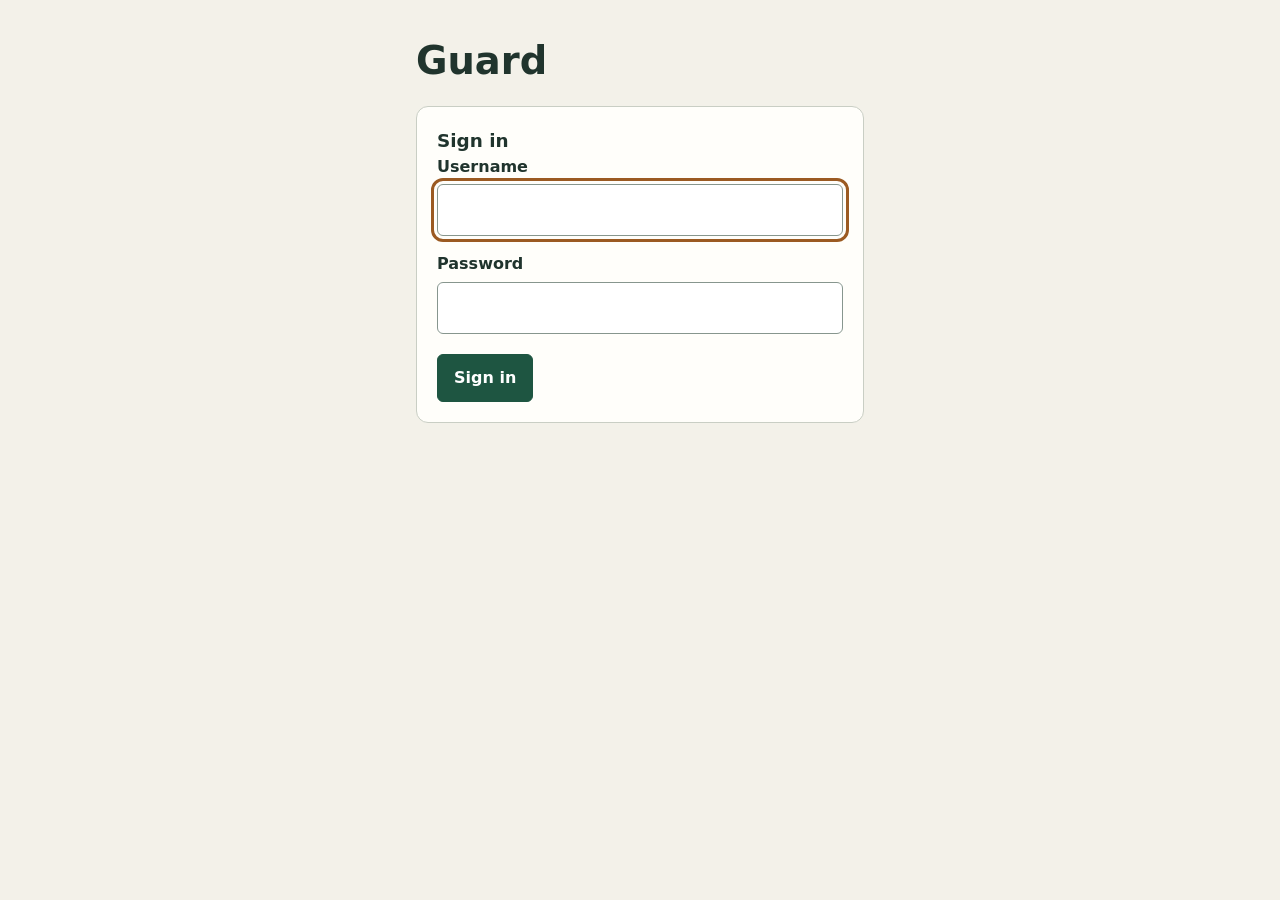
==== frontend/guard/index.html @ ff9d5965 "Split into backend/ and frontend/, add guard login, sensor simulator and static hosting Co-Authored-" ====
<!doctype html>
<html lang="en">
<head>
  <meta charset="utf-8">
  <meta name="viewport" content="width=device-width, initial-scale=1">
  <meta name="color-scheme" content="light">
  <title>Guard</title>
  <link rel="stylesheet" href="../shared/style.css">
  <style>
    [hidden] { display: none !important; }
    h2 { margin: 0; font-size: 1.15rem; }
    .row { display: flex; flex-wrap: wrap; align-items: center; justify-content: space-between; gap: .75rem; }
    .field { margin-bottom: 1rem; }
    .hint { margin: .5rem 0 0; font-size: .92rem; color: var(--muted); }
    .actions { display: flex; flex-wrap: wrap; gap: .6rem; margin-top: 1.25rem; }
    .status { min-height: 1.5rem; margin: 1rem 0 0; color: var(--muted); }
    .status[data-state="error"] { color: var(--error); font-weight: 600; }
    .warning { margin: 1rem 0 0; padding: .8rem; border: 1px solid #a9682c; border-radius: 6px; color: #603b19; background: #fff4df; }
    .details { display: grid; grid-template-columns: minmax(6.5rem, .8fr) minmax(0, 1.2fr); gap: .6rem 1rem; margin: 1rem 0 0; overflow-wrap: anywhere; }
    .details dt { color: var(--muted); }
    .details dd { margin: 0; font-weight: 600; }
  </style>
</head>
<body>
  <main>
    <h1>Guard</h1>

    <section id="login-view" class="panel" aria-labelledby="login-title">
      <h2 id="login-title">Sign in</h2>
      <form id="login-form" novalidate>
        <div class="field">
          <label for="username">Username</label>
          <input id="username" name="username" autocomplete="username">
        </div>
        <div class="field">
          <label for="password">Password</label>
          <input id="password" name="password" type="password" autocomplete="current-password">
        </div>
        <div class="actions">
          <button id="login-submit" type="submit">Sign in</button>
        </div>
      </form>
      <p id="login-message" class="message" role="alert" hidden></p>
    </section>

    <section id="gate-view" class="panel" aria-labelledby="gate-title" hidden>
      <div class="row">
        <h2 id="gate-title">Gate entry</h2>
        <button id="logout" type="button" class="secondary">Log out</button>
      </div>
      <form id="gate-form" novalidate>
        <div class="field">
          <label for="number-plate">Vehicle number plate</label>
          <input id="number-plate" name="number_plate" autocomplete="off" placeholder="For example, ABC123">
        </div>
        <div class="field">
          <label for="phone-number">Phone number</label>
          <input id="phone-number" name="phone_number" type="tel" autocomplete="off" placeholder="For example, 5551000">
        </div>
        <div class="field">
          <label for="visitor-name">Name <span class="hint">(optional)</span></label>
          <input id="visitor-name" name="username" autocomplete="off">
        </div>
        <p class="hint">Enter a plate, a phone number, or both. Blank values are sent as NA.</p>
        <div class="actions">
          <button id="entry-submit" type="submit">Submit gate entry</button>
          <button type="reset" class="secondary">Clear form</button>
        </div>
      </form>
      <p id="gate-status" class="status" role="status" data-state="idle"></p>
      <p id="gate-warning" class="warning" role="alert" hidden></p>
      <dl id="gate-result" class="details" hidden></dl>
    </section>
  </main>

  <script src="../config.js"></script>
  <script src="../shared/api.js"></script>
  <script src="guard.js"></script>
</body>
</html>
---- frontend/shared/style.css ----
:root {
  color-scheme: light;
  font: 16px/1.5 system-ui, sans-serif;
  color: #20342d;
  background: #f3f1e9;
  --ink: #20342d;
  --muted: #43574f;
  --line: #c9cec4;
  --panel: #fffefa;
  --green: #1e5541;
  --focus: #9b5a22;
  --error: #8a2f20;
}
* { box-sizing: border-box; }
body { margin: 0; min-height: 100vh; }
main { width: min(100% - 2rem, 28rem); margin: 0 auto; padding: 2.5rem 0; }
h1 { margin: 0; font-size: clamp(1.8rem, 7vw, 2.4rem); line-height: 1.1; }
p { margin: .6rem 0 0; }
a { color: #174a39; }
.intro, .note, .quiet { color: var(--muted); }
.panel { margin-top: 1.5rem; padding: 1.25rem; border: 1px solid var(--line); border-radius: 12px; background: var(--panel); }
label { display: block; margin-bottom: .35rem; font-weight: 650; }
input { width: 100%; min-height: 52px; padding: .65rem .75rem; border: 1px solid #87968e; border-radius: 6px; color: var(--ink); background: #fff; font: inherit; }
input:focus-visible, button:focus-visible, a:focus-visible { outline: 3px solid var(--focus); outline-offset: 3px; }
button { min-height: 48px; padding: .6rem 1rem; border: 1px solid var(--green); border-radius: 6px; color: #fff; background: var(--green); font: inherit; font-weight: 650; cursor: pointer; }
button.secondary { color: var(--ink); background: transparent; }
button:disabled { cursor: wait; opacity: .72; }
.message { margin: 1rem 0 0; color: var(--error); font-weight: 600; }
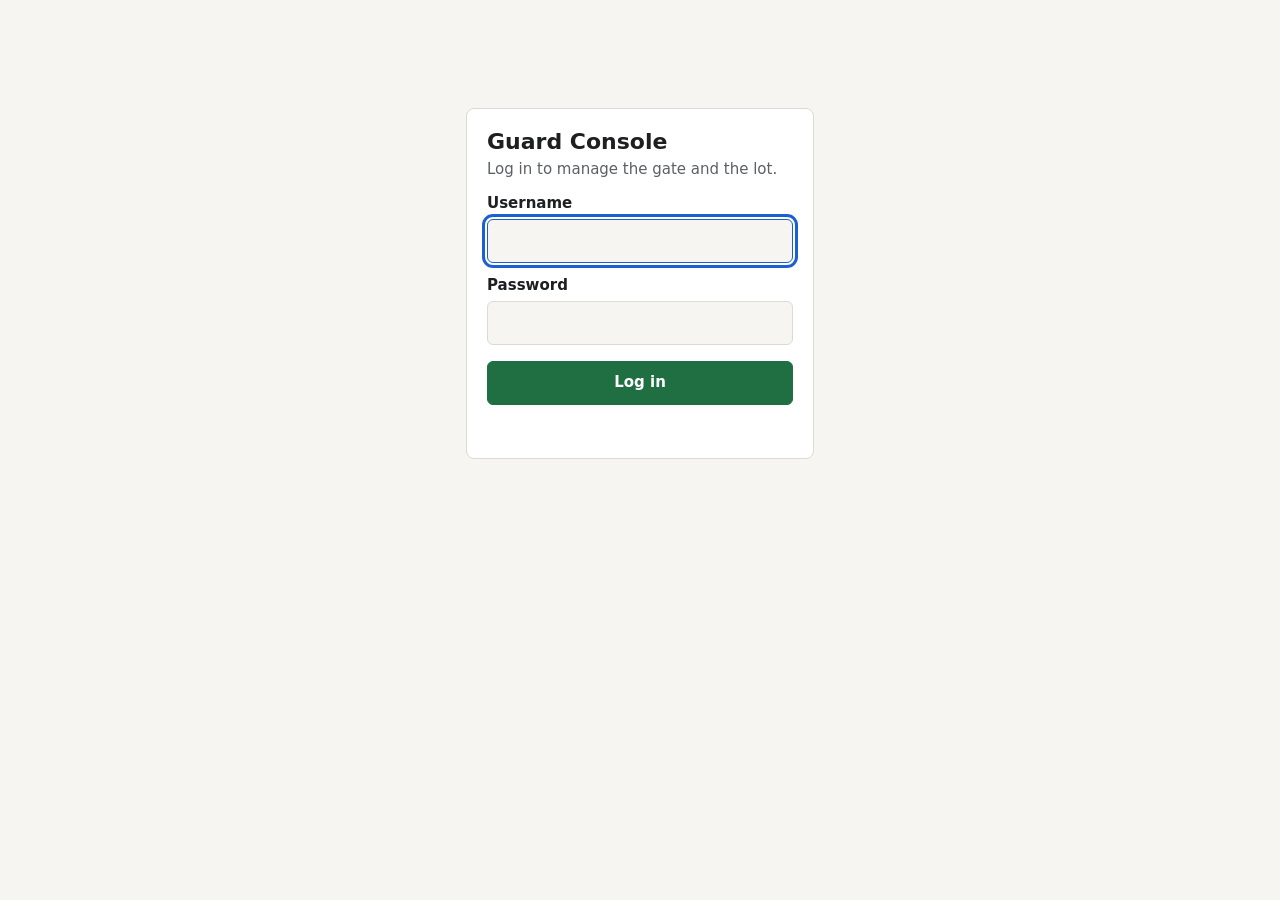
==== commit e91d68d5: "Restore old guard UI and sensor simulator in frontend/, add plate cameras, remembered plate and guar" ====
--- a/frontend/guard/index.html
+++ b/frontend/guard/index.html
@@ -4,74 +4,84 @@
   <meta charset="utf-8">
   <meta name="viewport" content="width=device-width, initial-scale=1">
   <meta name="color-scheme" content="light">
-  <title>Guard</title>
-  <link rel="stylesheet" href="../shared/style.css">
-  <style>
-    [hidden] { display: none !important; }
-    h2 { margin: 0; font-size: 1.15rem; }
-    .row { display: flex; flex-wrap: wrap; align-items: center; justify-content: space-between; gap: .75rem; }
-    .field { margin-bottom: 1rem; }
-    .hint { margin: .5rem 0 0; font-size: .92rem; color: var(--muted); }
-    .actions { display: flex; flex-wrap: wrap; gap: .6rem; margin-top: 1.25rem; }
-    .status { min-height: 1.5rem; margin: 1rem 0 0; color: var(--muted); }
-    .status[data-state="error"] { color: var(--error); font-weight: 600; }
-    .warning { margin: 1rem 0 0; padding: .8rem; border: 1px solid #a9682c; border-radius: 6px; color: #603b19; background: #fff4df; }
-    .details { display: grid; grid-template-columns: minmax(6.5rem, .8fr) minmax(0, 1.2fr); gap: .6rem 1rem; margin: 1rem 0 0; overflow-wrap: anywhere; }
-    .details dt { color: var(--muted); }
-    .details dd { margin: 0; font-weight: 600; }
-  </style>
+  <title>Guard Console</title>
+  <link rel="stylesheet" href="guard.css">
 </head>
 <body>
-  <main>
-    <h1>Guard</h1>
+  <section id="login-view" class="login" hidden>
+    <form class="panel" id="login-form" autocomplete="off">
+      <h1>Guard Console</h1>
+      <p>Log in to manage the gate and the lot.</p>
+      <label for="login-user">Username</label>
+      <input id="login-user" name="username" required autocomplete="username" autocapitalize="none" spellcheck="false">
+      <label for="login-pass">Password</label>
+      <input id="login-pass" name="password" type="password" required autocomplete="current-password">
+      <button class="btn btn-primary" type="submit">Log in</button>
+      <div id="login-error" class="login-error" role="alert"></div>
+    </form>
+  </section>
 
-    <section id="login-view" class="panel" aria-labelledby="login-title">
-      <h2 id="login-title">Sign in</h2>
-      <form id="login-form" novalidate>
-        <div class="field">
-          <label for="username">Username</label>
-          <input id="username" name="username" autocomplete="username">
-        </div>
-        <div class="field">
-          <label for="password">Password</label>
-          <input id="password" name="password" type="password" autocomplete="current-password">
-        </div>
-        <div class="actions">
-          <button id="login-submit" type="submit">Sign in</button>
-        </div>
+  <div id="app-view" hidden>
+  <header class="topbar">
+    <h1>Guard Console</h1>
+    <div class="topbar-right">
+      <span id="conn" class="conn" data-state="connecting" role="status">Connecting...</span>
+      <button id="logout-btn" class="btn btn-quiet" type="button">Log out</button>
+    </div>
+  </header>
+
+  <main class="layout">
+    <section class="panel gate" aria-labelledby="gate-title">
+      <h2 id="gate-title">Gate</h2>
+
+      <div class="tabs" role="tablist" aria-label="Gate action">
+        <button class="tab" role="tab" id="tab-entry" aria-selected="true" aria-controls="form-entry" type="button">Entry</button>
+        <button class="tab" role="tab" id="tab-exit" aria-selected="false" aria-controls="form-exit" type="button" tabindex="-1">Exit</button>
+      </div>
+
+      <form id="form-entry" role="tabpanel" aria-labelledby="tab-entry" autocomplete="off">
+        <label for="entry-plate">Number plate <span class="req">required</span></label>
+        <input id="entry-plate" name="plate" required autocapitalize="characters" spellcheck="false" placeholder="TS09AB1234">
+        <label for="entry-name">Driver name <span class="opt">optional</span></label>
+        <input id="entry-name" name="name" placeholder="Alex">
+        <label for="entry-phone">Phone <span class="opt">optional</span></label>
+        <input id="entry-phone" name="phone" inputmode="tel" placeholder="9876543210">
+        <button class="btn btn-primary" type="submit">Assign slot</button>
       </form>
-      <p id="login-message" class="message" role="alert" hidden></p>
+
+      <form id="form-exit" role="tabpanel" aria-labelledby="tab-exit" autocomplete="off" hidden>
+        <label for="exit-plate">Number plate <span class="req">required</span></label>
+        <input id="exit-plate" name="plate" required autocapitalize="characters" spellcheck="false" placeholder="TS09AB1234">
+        <label for="exit-phone">Phone <span class="opt">optional</span></label>
+        <input id="exit-phone" name="phone" inputmode="tel" placeholder="Only if the plate is unknown">
+        <button class="btn btn-primary" type="submit">Check out</button>
+      </form>
+
+      <div id="gate-result" class="result" aria-live="polite"></div>
     </section>
 
-    <section id="gate-view" class="panel" aria-labelledby="gate-title" hidden>
-      <div class="row">
-        <h2 id="gate-title">Gate entry</h2>
-        <button id="logout" type="button" class="secondary">Log out</button>
+    <section class="panel lot" aria-labelledby="lot-title">
+      <div class="panel-head">
+        <h2 id="lot-title">Lot</h2>
+        <ul id="legend" class="legend" aria-label="Legend"></ul>
       </div>
-      <form id="gate-form" novalidate>
-        <div class="field">
-          <label for="number-plate">Vehicle number plate</label>
-          <input id="number-plate" name="number_plate" autocomplete="off" placeholder="For example, ABC123">
-        </div>
-        <div class="field">
-          <label for="phone-number">Phone number</label>
-          <input id="phone-number" name="phone_number" type="tel" autocomplete="off" placeholder="For example, 5551000">
-        </div>
-        <div class="field">
-          <label for="visitor-name">Name <span class="hint">(optional)</span></label>
-          <input id="visitor-name" name="username" autocomplete="off">
-        </div>
-        <p class="hint">Enter a plate, a phone number, or both. Blank values are sent as NA.</p>
-        <div class="actions">
-          <button id="entry-submit" type="submit">Submit gate entry</button>
-          <button type="reset" class="secondary">Clear form</button>
-        </div>
-      </form>
-      <p id="gate-status" class="status" role="status" data-state="idle"></p>
-      <p id="gate-warning" class="warning" role="alert" hidden></p>
-      <dl id="gate-result" class="details" hidden></dl>
+      <div id="availability" class="availability"></div>
+      <div id="slots"></div>
+    </section>
+
+    <section class="panel lists" aria-labelledby="lists-title">
+      <h2 id="lists-title" class="sr-only">Cars and alerts</h2>
+      <div class="tabs" role="tablist" aria-label="Lists">
+        <button class="tab" role="tab" id="tab-active" aria-selected="true" aria-controls="list-active" type="button">Cars in lot <span id="count-active" class="count">0</span></button>
+        <button class="tab" role="tab" id="tab-alerts" aria-selected="false" aria-controls="list-alerts" type="button" tabindex="-1">Alerts <span id="count-alerts" class="count">0</span></button>
+        <button class="tab" role="tab" id="tab-history" aria-selected="false" aria-controls="list-history" type="button" tabindex="-1">History</button>
+      </div>
+      <div id="list-active" role="tabpanel" aria-labelledby="tab-active"></div>
+      <div id="list-alerts" role="tabpanel" aria-labelledby="tab-alerts" hidden></div>
+      <div id="list-history" role="tabpanel" aria-labelledby="tab-history" hidden></div>
     </section>
   </main>
+  </div>
 
   <script src="../config.js"></script>
   <script src="../shared/api.js"></script>
--- a/frontend/guard/guard.css
+++ b/frontend/guard/guard.css
@@ -0,0 +1,182 @@
+:root {
+  --bg: #f6f5f1;
+  --panel: #ffffff;
+  --ink: #1d1f21;
+  --ink-soft: #5b6066;
+  --line: #dcdad2;
+  --accent: #1f6f43;
+  --accent-ink: #ffffff;
+  --free: #1f6f43;
+  --free-bg: #e4f1e9;
+  --held: #8a5a00;
+  --held-bg: #fbf0d4;
+  --busy: #2c4a8a;
+  --busy-bg: #e3eafa;
+  --warn: #a32626;
+  --warn-bg: #fbe4e4;
+  --off: #5b6066;
+  --off-bg: #e9e8e3;
+  --focus: #1b5fd1;
+  --radius: 8px;
+}
+
+* { box-sizing: border-box; }
+
+body {
+  margin: 0;
+  background: var(--bg);
+  color: var(--ink);
+  font: 15px/1.45 system-ui, -apple-system, "Segoe UI", Roboto, sans-serif;
+}
+
+.sr-only {
+  position: absolute; width: 1px; height: 1px; overflow: hidden;
+  clip: rect(0 0 0 0); white-space: nowrap;
+}
+
+h1, h2 { margin: 0; line-height: 1.2; }
+h1 { font-size: 18px; }
+h2 { font-size: 16px; }
+
+:focus-visible { outline: 3px solid var(--focus); outline-offset: 2px; }
+
+/* top bar */
+.topbar {
+  display: flex; align-items: center; justify-content: space-between;
+  padding: 12px 16px; border-bottom: 1px solid var(--line); background: var(--panel);
+}
+.topbar-right { display: flex; align-items: center; gap: 12px; flex-wrap: wrap; }
+.conn { font-size: 13px; color: var(--ink-soft); display: inline-flex; align-items: center; gap: 6px; }
+.conn::before { content: ""; width: 9px; height: 9px; border-radius: 50%; background: var(--off); }
+.conn[data-state="ok"]::before { background: var(--free); }
+.conn[data-state="down"]::before { background: var(--warn); }
+.conn[data-state="down"] { color: var(--warn); }
+
+
+/* layout */
+.layout {
+  display: grid; gap: 16px; padding: 16px;
+  grid-template-columns: minmax(280px, 340px) 1fr;
+  grid-template-areas: "gate lot" "lists lists";
+  max-width: 1280px; margin: 0 auto;
+}
+.gate { grid-area: gate; align-self: start; }
+.lot { grid-area: lot; }
+.lists { grid-area: lists; }
+@media (max-width: 760px) {
+  .layout { grid-template-columns: 1fr; grid-template-areas: "gate" "lot" "lists"; padding: 12px 16px; }
+}
+
+.panel {
+  background: var(--panel); border: 1px solid var(--line);
+  border-radius: var(--radius); padding: 16px; min-width: 0;
+}
+.panel-head { display: flex; align-items: center; justify-content: space-between; gap: 12px; flex-wrap: wrap; margin-bottom: 8px; }
+
+/* forms */
+label { display: block; font-weight: 600; margin: 12px 0 4px; }
+.req, .opt { font-weight: 400; font-size: 12px; color: var(--ink-soft); margin-left: 4px; }
+.req { color: var(--warn); }
+input {
+  width: 100%; min-height: 44px; padding: 8px 10px; font: inherit;
+  color: var(--ink); background: var(--bg); border: 1px solid var(--line); border-radius: 6px;
+}
+input:focus { border-color: var(--focus); }
+#entry-plate, #exit-plate { text-transform: uppercase; letter-spacing: 0.04em; font-weight: 600; }
+
+.btn {
+  min-height: 44px; padding: 8px 16px; font: inherit; font-weight: 600; cursor: pointer;
+  color: var(--ink); background: var(--panel); border: 1px solid var(--line); border-radius: 6px;
+}
+.btn:hover { border-color: var(--ink-soft); }
+.btn[disabled] { opacity: 0.55; cursor: progress; }
+.btn-primary { width: 100%; margin-top: 16px; color: var(--accent-ink); background: var(--accent); border-color: var(--accent); }
+.btn-quiet { min-height: 36px; padding: 4px 12px; font-weight: 500; }
+.btn-small { min-height: 36px; padding: 4px 12px; }
+
+/* tabs */
+.tabs { display: flex; gap: 4px; border-bottom: 1px solid var(--line); margin-bottom: 8px; overflow-x: auto; }
+.tab {
+  min-height: 44px; padding: 8px 14px; font: inherit; font-weight: 600; cursor: pointer; white-space: nowrap;
+  color: var(--ink-soft); background: none; border: 0; border-bottom: 3px solid transparent;
+}
+.tab[aria-selected="true"] { color: var(--ink); border-bottom-color: var(--accent); }
+.count {
+  display: inline-block; min-width: 22px; padding: 0 6px; margin-left: 4px; text-align: center;
+  font-size: 12px; border-radius: 11px; background: var(--off-bg); color: var(--ink);
+}
+.count[data-hot="true"] { background: var(--warn-bg); color: var(--warn); }
+
+/* result card */
+.result { margin-top: 16px; }
+.card { border: 1px solid var(--line); border-radius: var(--radius); padding: 12px; }
+.card.ok { border-color: var(--free); background: var(--free-bg); }
+.card.error { border-color: var(--warn); background: var(--warn-bg); color: var(--warn); font-weight: 600; }
+.card .big { font-size: 26px; font-weight: 700; line-height: 1.1; }
+.card .meta { color: var(--ink-soft); margin-top: 4px; }
+.card .note { margin-top: 8px; padding-top: 8px; border-top: 1px solid var(--line); }
+.card.error .note, .card.error .meta { color: inherit; }
+
+/* lot */
+.availability { display: flex; gap: 8px; flex-wrap: wrap; margin-bottom: 12px; }
+.chip { padding: 4px 10px; border-radius: 14px; background: var(--off-bg); font-size: 13px; }
+.chip strong { font-size: 15px; }
+
+.floor { margin-top: 12px; }
+.floor h3 { margin: 0 0 6px; font-size: 13px; text-transform: uppercase; letter-spacing: 0.06em; color: var(--ink-soft); }
+.grid { display: grid; grid-template-columns: repeat(auto-fill, minmax(118px, 1fr)); gap: 8px; }
+.slot {
+  padding: 8px 10px; border-radius: 6px; border: 1px solid var(--line); border-left-width: 6px;
+  min-height: 74px; text-align: left; font: inherit; color: var(--ink); background: var(--bg);
+}
+button.slot { cursor: pointer; }
+.slot .name { font-weight: 700; }
+.slot .state { font-size: 12px; font-weight: 600; margin-top: 2px; }
+.slot .plate { font-size: 12px; color: var(--ink-soft); overflow-wrap: anywhere; }
+.slot[data-state="free"]     { background: var(--free-bg); border-left-color: var(--free); }
+.slot[data-state="free"] .state { color: var(--free); }
+.slot[data-state="held"]     { background: var(--held-bg); border-left-color: var(--held); }
+.slot[data-state="held"] .state { color: var(--held); }
+.slot[data-state="occupied"] { background: var(--busy-bg); border-left-color: var(--busy); }
+.slot[data-state="occupied"] .state { color: var(--busy); }
+.slot[data-state="unbooked"] { background: var(--warn-bg); border-left-color: var(--warn); }
+.slot[data-state="unbooked"] .state { color: var(--warn); }
+.slot[data-state="offline"]  { background: var(--off-bg); border-left-color: var(--off); border-style: dashed; border-left-style: solid; }
+.slot[data-state="offline"] .state { color: var(--off); }
+
+.legend { display: flex; flex-wrap: wrap; gap: 4px 12px; list-style: none; margin: 0; padding: 0; font-size: 12px; color: var(--ink-soft); }
+.legend li::before { content: ""; display: inline-block; width: 10px; height: 10px; margin-right: 5px; border-radius: 2px; background: var(--c); }
+
+/* tables */
+.table-wrap { overflow-x: auto; }
+table { width: 100%; border-collapse: collapse; font-size: 14px; }
+th, td { text-align: left; padding: 8px 10px; border-bottom: 1px solid var(--line); white-space: nowrap; }
+th { font-size: 12px; text-transform: uppercase; letter-spacing: 0.05em; color: var(--ink-soft); }
+td.plate { font-weight: 700; letter-spacing: 0.04em; }
+.empty { padding: 20px 4px; color: var(--ink-soft); }
+.pill { display: inline-block; padding: 1px 8px; border-radius: 10px; font-size: 12px; font-weight: 600; background: var(--off-bg); }
+.pill.held { background: var(--held-bg); color: var(--held); }
+.pill.occupied { background: var(--busy-bg); color: var(--busy); }
+.pill.bad { background: var(--warn-bg); color: var(--warn); }
+.pill.ok { background: var(--free-bg); color: var(--free); }
+
+@media (prefers-reduced-motion: no-preference) {
+  .slot, .btn { transition: background-color 0.15s, border-color 0.15s; }
+}
+
+[hidden] { display: none !important; }
+
+/* login */
+.login { max-width: 380px; margin: 12vh auto 0; padding: 0 16px; }
+.login .panel { padding: 20px; }
+.login h1 { font-size: 22px; margin-bottom: 4px; }
+.login p { margin: 0 0 8px; color: var(--ink-soft); }
+.login-error { margin-top: 12px; color: var(--warn); font-weight: 600; min-height: 1.4em; }
+
+/* plate on slot tiles */
+.slot .plate { font-weight: 700; color: var(--ink); letter-spacing: 0.04em; font-size: 13px; margin-top: 2px; }
+
+@media (max-width: 760px) {
+  .topbar { flex-wrap: wrap; gap: 8px; }
+  th, td { padding: 8px 8px; }
+}
